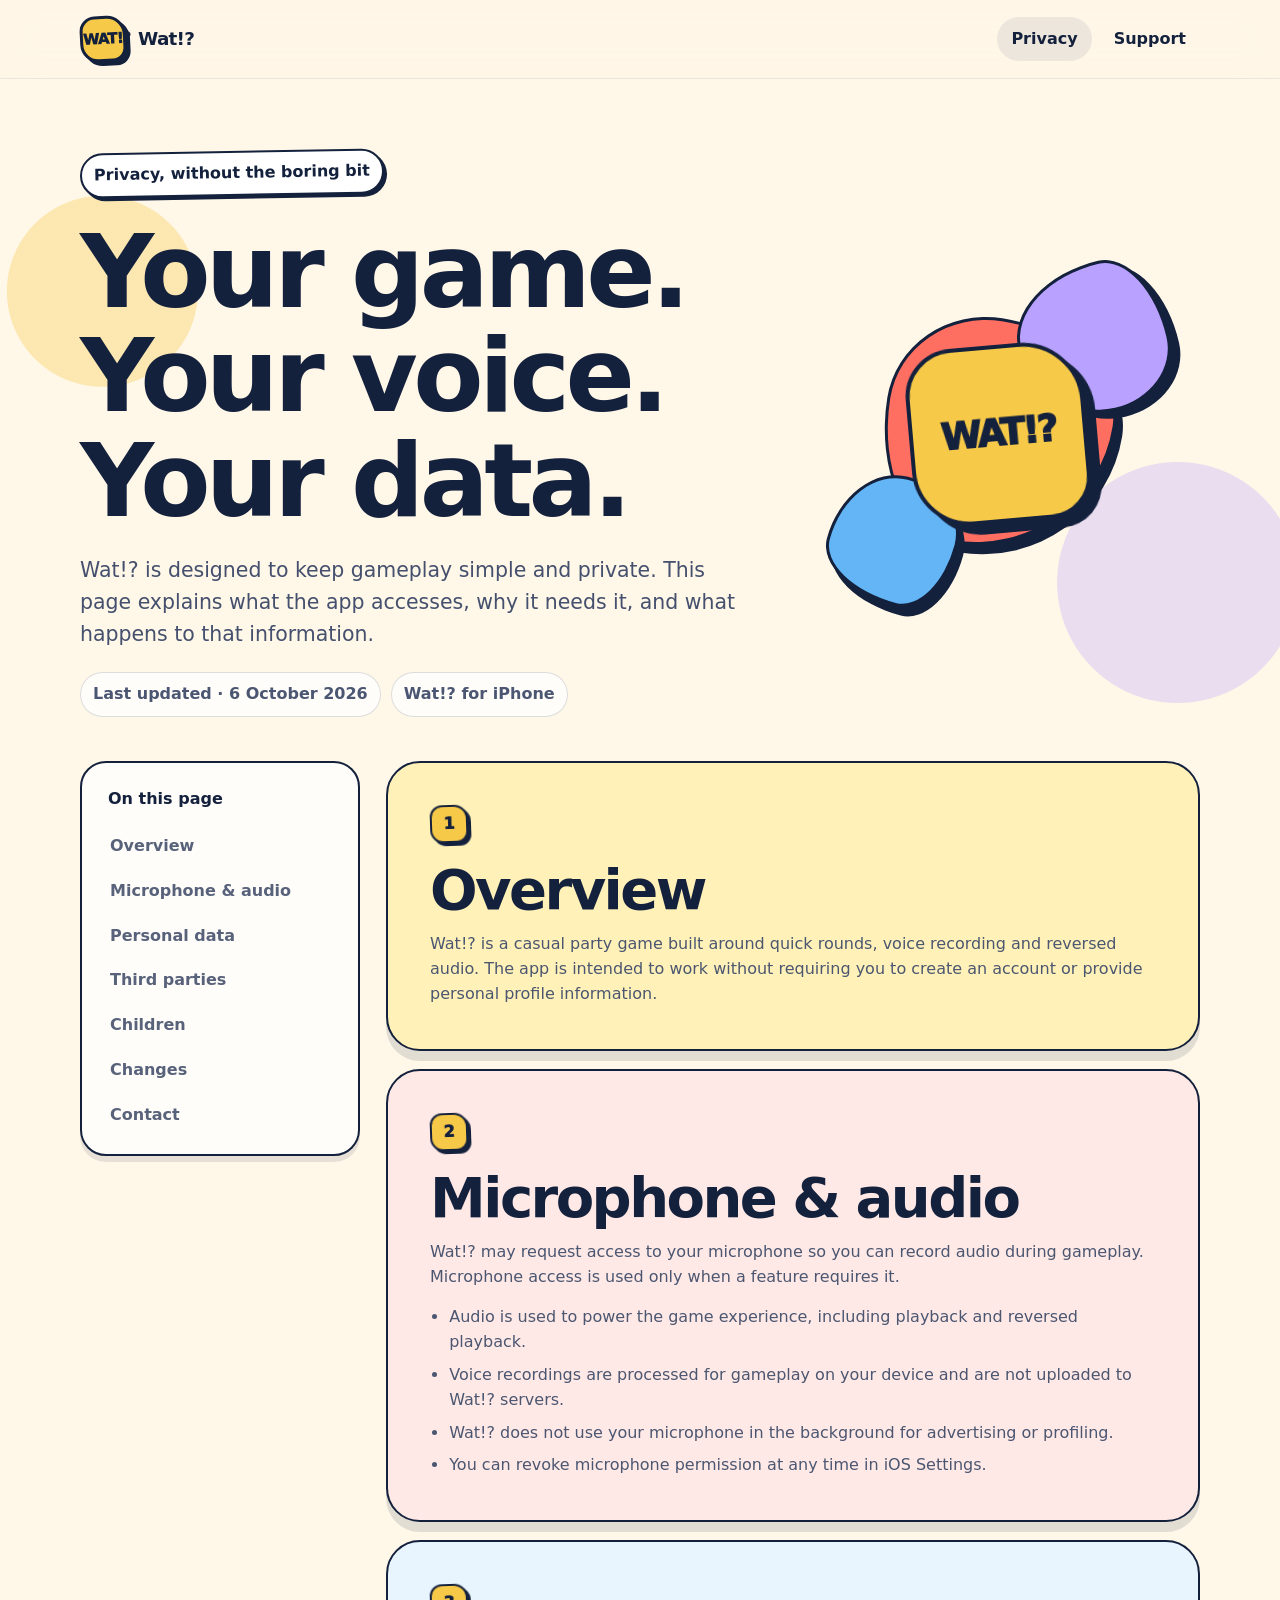
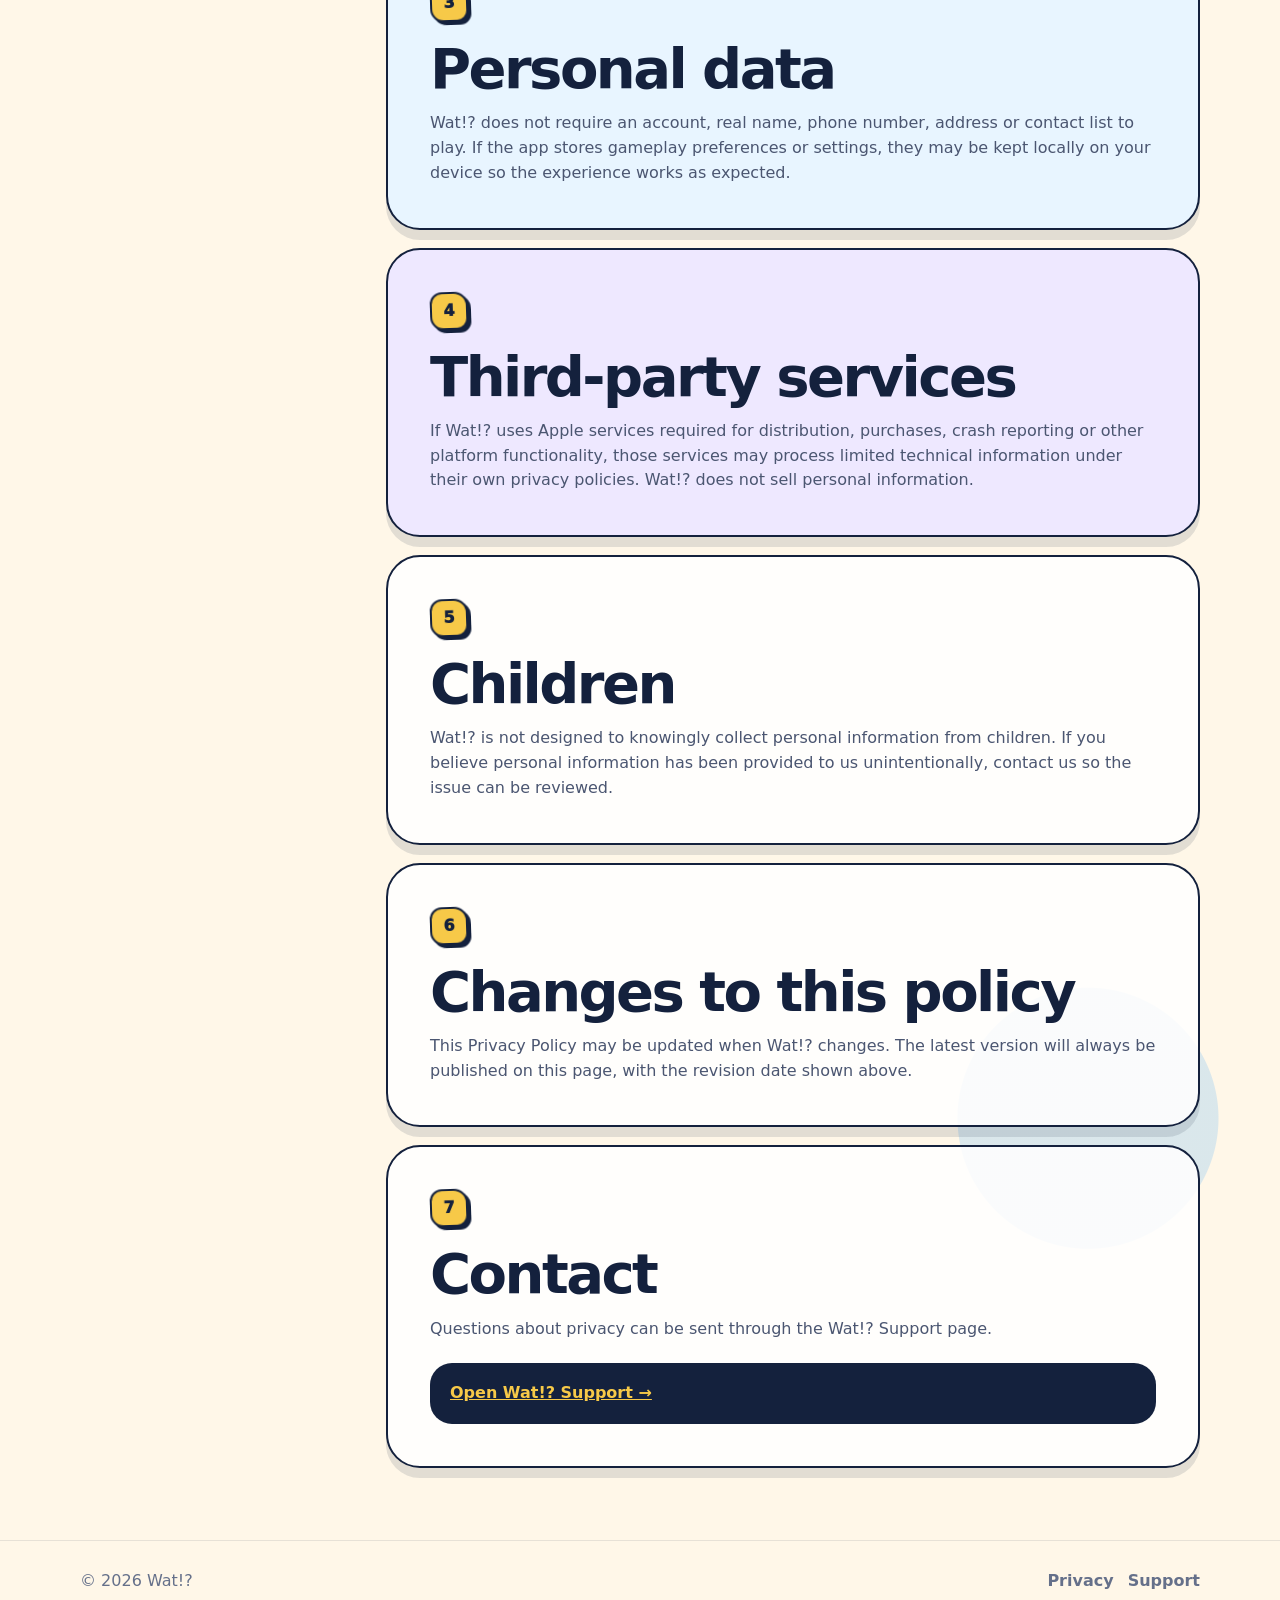
==== privacy/index.html @ d64d15b9 "Add files via upload" ====
<!doctype html>
<html lang="en">
<head>
  <meta charset="utf-8" />
  <meta name="viewport" content="width=device-width, initial-scale=1" />
  <meta name="theme-color" content="#fff7e8" />
  <meta name="description" content="Privacy Policy for Wat!?" />
  <title>Privacy Policy — Wat!?</title>
  <link rel="stylesheet" href="../assets/styles.css" />
</head>
<body>
  <header class="site-header">
    <div class="shell nav">
      <a class="brand" href="../">
        <span class="brand-mark">WAT!?</span>
        <span>Wat!?</span>
      </a>
      <nav class="nav-links" aria-label="Main navigation">
        <a href="../privacy/" aria-current="page">Privacy</a>
        <a href="../support/">Support</a>
      </nav>
    </div>
  </header>

  <main class="shell">
    <section class="hero">
      <div>
        <span class="kicker">Privacy, without the boring bit</span>
        <h1>Your game.<br>Your voice.<br>Your data.</h1>
        <p class="lead">Wat!? is designed to keep gameplay simple and private. This page explains what the app accesses, why it needs it, and what happens to that information.</p>
        <div class="meta-row">
          <span class="pill">Last updated · 6 October 2026</span>
          <span class="pill">Wat!? for iPhone</span>
        </div>
      </div>
      <div class="hero-art" aria-hidden="true">
        <div class="blob one"></div>
        <div class="blob two"></div>
        <div class="blob three"></div>
        <div class="hero-badge">WAT!?</div>
      </div>
    </section>

    <section class="main-grid">
      <aside class="toc" aria-label="On this page">
        <strong>On this page</strong>
        <a href="#overview">Overview</a>
        <a href="#microphone">Microphone & audio</a>
        <a href="#data">Personal data</a>
        <a href="#third-parties">Third parties</a>
        <a href="#children">Children</a>
        <a href="#changes">Changes</a>
        <a href="#contact">Contact</a>
      </aside>

      <div class="content">
        <article class="card accent-yellow" id="overview">
          <span class="number">1</span>
          <h2>Overview</h2>
          <p>Wat!? is a casual party game built around quick rounds, voice recording and reversed audio. The app is intended to work without requiring you to create an account or provide personal profile information.</p>
        </article>

        <article class="card accent-coral" id="microphone">
          <span class="number">2</span>
          <h2>Microphone & audio</h2>
          <p>Wat!? may request access to your microphone so you can record audio during gameplay. Microphone access is used only when a feature requires it.</p>
          <ul>
            <li>Audio is used to power the game experience, including playback and reversed playback.</li>
            <li>Voice recordings are processed for gameplay on your device and are not uploaded to Wat!? servers.</li>
            <li>Wat!? does not use your microphone in the background for advertising or profiling.</li>
            <li>You can revoke microphone permission at any time in iOS Settings.</li>
          </ul>
        </article>

        <article class="card accent-blue" id="data">
          <span class="number">3</span>
          <h2>Personal data</h2>
          <p>Wat!? does not require an account, real name, phone number, address or contact list to play. If the app stores gameplay preferences or settings, they may be kept locally on your device so the experience works as expected.</p>
        </article>

        <article class="card accent-lilac" id="third-parties">
          <span class="number">4</span>
          <h2>Third-party services</h2>
          <p>If Wat!? uses Apple services required for distribution, purchases, crash reporting or other platform functionality, those services may process limited technical information under their own privacy policies. Wat!? does not sell personal information.</p>
        </article>

        <article class="card" id="children">
          <span class="number">5</span>
          <h2>Children</h2>
          <p>Wat!? is not designed to knowingly collect personal information from children. If you believe personal information has been provided to us unintentionally, contact us so the issue can be reviewed.</p>
        </article>

        <article class="card" id="changes">
          <span class="number">6</span>
          <h2>Changes to this policy</h2>
          <p>This Privacy Policy may be updated when Wat!? changes. The latest version will always be published on this page, with the revision date shown above.</p>
        </article>

        <article class="card" id="contact">
          <span class="number">7</span>
          <h2>Contact</h2>
          <p>Questions about privacy can be sent through the Wat!? Support page.</p>
          <div class="notice"><a href="../support/">Open Wat!? Support →</a></div>
        </article>
      </div>
    </section>
  </main>

  <footer class="footer">
    <div class="shell footer-inner">
      <span>© 2026 Wat!?</span>
      <div class="footer-links">
        <a href="../privacy/">Privacy</a>
        <a href="../support/">Support</a>
      </div>
    </div>
  </footer>
</body>
</html>
---- assets/styles.css ----
:root {
  --ink: #14213d;
  --cream: #fff7e8;
  --cream-2: #fffdf7;
  --yellow: #f7c948;
  --coral: #ff6f61;
  --blue: #64b5f6;
  --lilac: #b9a1ff;
  --mint: #8bd3c7;
  --white: #ffffff;
  --muted: #65708a;
  --line: rgba(20, 33, 61, 0.14);
  --shadow: 0 10px 0 rgba(20, 33, 61, 0.12);
  --shadow-sm: 0 6px 0 rgba(20, 33, 61, 0.10);
  --radius-xl: 34px;
  --radius-lg: 26px;
  --radius-md: 18px;
  --max: 1120px;
}

* { box-sizing: border-box; }
html { scroll-behavior: smooth; }
body {
  margin: 0;
  font-family: -apple-system, BlinkMacSystemFont, "SF Pro Display", "SF Pro Text", Inter, ui-rounded, system-ui, sans-serif;
  color: var(--ink);
  background:
    radial-gradient(circle at 8% 9%, rgba(247, 201, 72, .34) 0 95px, transparent 96px),
    radial-gradient(circle at 92% 18%, rgba(185, 161, 255, .30) 0 120px, transparent 121px),
    radial-gradient(circle at 85% 84%, rgba(100, 181, 246, .24) 0 130px, transparent 131px),
    var(--cream);
  min-height: 100vh;
  line-height: 1.55;
}

a { color: inherit; }
button, input, textarea { font: inherit; }

.shell { width: min(calc(100% - 32px), var(--max)); margin: 0 auto; }

.site-header {
  position: sticky;
  top: 0;
  z-index: 20;
  backdrop-filter: blur(18px);
  background: rgba(255, 247, 232, .78);
  border-bottom: 1px solid rgba(20, 33, 61, .08);
}

.nav {
  min-height: 78px;
  display: flex;
  align-items: center;
  justify-content: space-between;
  gap: 20px;
}

.brand {
  display: inline-flex;
  align-items: center;
  gap: 12px;
  text-decoration: none;
  font-weight: 900;
  letter-spacing: -0.04em;
  font-size: 1.15rem;
}

.brand-mark {
  width: 46px;
  height: 46px;
  border: 3px solid var(--ink);
  border-radius: 15px 19px 14px 18px;
  background: var(--yellow);
  display: grid;
  place-items: center;
  transform: rotate(-3deg);
  box-shadow: 4px 4px 0 var(--ink);
  font-size: .92rem;
  font-weight: 950;
}

.nav-links { display: flex; gap: 8px; align-items: center; }
.nav-links a {
  text-decoration: none;
  font-weight: 780;
  padding: 10px 14px;
  border-radius: 999px;
}
.nav-links a:hover, .nav-links a[aria-current="page"] { background: rgba(20, 33, 61, .08); }

.hero {
  padding: 72px 0 44px;
  display: grid;
  grid-template-columns: 1.25fr .75fr;
  gap: 44px;
  align-items: center;
}

.kicker {
  display: inline-flex;
  gap: 8px;
  align-items: center;
  padding: 8px 12px;
  border: 2px solid var(--ink);
  border-radius: 999px;
  background: var(--white);
  font-weight: 850;
  box-shadow: 3px 3px 0 var(--ink);
  transform: rotate(-1deg);
}

h1, h2, h3 { line-height: 1.02; letter-spacing: -0.045em; margin: 0; }
h1 { font-size: clamp(3.2rem, 8vw, 7.4rem); max-width: 850px; margin-top: 24px; }
h2 { font-size: clamp(2rem, 5vw, 3.5rem); }
h3 { font-size: 1.35rem; }

.lead {
  font-size: clamp(1.08rem, 2vw, 1.28rem);
  max-width: 680px;
  color: #44506d;
  margin: 22px 0 0;
}

.hero-art {
  position: relative;
  min-height: 360px;
  display: grid;
  place-items: center;
}

.blob {
  position: absolute;
  border: 3px solid var(--ink);
  box-shadow: 8px 8px 0 var(--ink);
}
.blob.one { width: 230px; height: 230px; background: var(--coral); border-radius: 44% 56% 62% 38% / 42% 39% 61% 58%; transform: rotate(9deg); }
.blob.two { width: 150px; height: 150px; background: var(--lilac); border-radius: 65% 35% 46% 54% / 45% 60% 40% 55%; transform: translate(95px, -95px) rotate(-13deg); }
.blob.three { width: 128px; height: 128px; background: var(--blue); border-radius: 49% 51% 35% 65% / 63% 42% 58% 37%; transform: translate(-105px, 105px) rotate(15deg); }
.hero-badge {
  position: relative;
  z-index: 2;
  width: 178px;
  aspect-ratio: 1;
  display: grid;
  place-items: center;
  border: 4px solid var(--ink);
  background: var(--yellow);
  border-radius: 48px 62px 42px 58px;
  box-shadow: 10px 10px 0 var(--ink);
  transform: rotate(-5deg);
  font-size: 2.3rem;
  font-weight: 950;
  letter-spacing: -0.07em;
}

.meta-row { display: flex; flex-wrap: wrap; gap: 10px; margin-top: 22px; }
.pill {
  display: inline-flex;
  align-items: center;
  gap: 8px;
  padding: 9px 12px;
  background: rgba(255,255,255,.72);
  border: 1px solid var(--line);
  border-radius: 999px;
  font-weight: 700;
  color: #4a5672;
}

.main-grid {
  display: grid;
  grid-template-columns: 280px minmax(0, 1fr);
  gap: 26px;
  padding-bottom: 72px;
}

.toc {
  position: sticky;
  top: 104px;
  align-self: start;
  background: rgba(255,255,255,.72);
  border: 2px solid var(--ink);
  border-radius: var(--radius-lg);
  padding: 16px;
  box-shadow: var(--shadow-sm);
}
.toc strong { display: block; padding: 8px 10px 12px; }
.toc a {
  display: block;
  padding: 10px 12px;
  text-decoration: none;
  border-radius: 14px;
  font-weight: 720;
  color: #58627a;
}
.toc a:hover { background: var(--cream); color: var(--ink); }

.content { display: grid; gap: 18px; }
.card {
  background: rgba(255,255,255,.86);
  border: 2px solid var(--ink);
  border-radius: var(--radius-xl);
  padding: clamp(24px, 4vw, 42px);
  box-shadow: var(--shadow);
}
.card.accent-yellow { background: #fff1b7; }
.card.accent-lilac { background: #eee8ff; }
.card.accent-blue { background: #e8f5ff; }
.card.accent-coral { background: #ffe9e6; }
.card p { margin: 14px 0 0; color: #4b5671; }
.card ul { margin: 16px 0 0; padding-left: 1.2rem; color: #4b5671; }
.card li + li { margin-top: 8px; }

.number {
  display: inline-grid;
  place-items: center;
  width: 38px;
  height: 38px;
  border-radius: 12px 14px 11px 13px;
  background: var(--yellow);
  border: 2px solid var(--ink);
  box-shadow: 3px 3px 0 var(--ink);
  font-weight: 950;
  margin-bottom: 18px;
  transform: rotate(-2deg);
}

.notice {
  margin-top: 22px;
  background: var(--ink);
  color: white;
  border-radius: 22px;
  padding: 18px 20px;
  font-weight: 650;
}
.notice a { color: var(--yellow); }

.support-hero { padding-bottom: 28px; }
.support-grid {
  display: grid;
  grid-template-columns: repeat(2, minmax(0,1fr));
  gap: 18px;
  padding-bottom: 24px;
}
.action-card {
  min-height: 220px;
  display: flex;
  flex-direction: column;
  justify-content: space-between;
  text-decoration: none;
  transition: transform .18s ease, box-shadow .18s ease;
}
.action-card:hover { transform: translateY(-3px) rotate(-.3deg); box-shadow: 0 14px 0 rgba(20,33,61,.14); }
.icon-tile {
  width: 58px;
  height: 58px;
  display: grid;
  place-items: center;
  border-radius: 18px;
  border: 2px solid var(--ink);
  background: var(--white);
  box-shadow: 4px 4px 0 var(--ink);
  font-size: 1.5rem;
}
.arrow { font-size: 1.65rem; font-weight: 900; }

.faq { padding: 24px 0 72px; }
.faq-list { display: grid; gap: 12px; margin-top: 22px; }
.faq-item {
  border: 2px solid var(--ink);
  border-radius: 22px;
  background: rgba(255,255,255,.88);
  overflow: hidden;
  box-shadow: 0 5px 0 rgba(20,33,61,.10);
}
.faq-q {
  width: 100%;
  border: 0;
  background: transparent;
  text-align: left;
  padding: 19px 22px;
  display: flex;
  justify-content: space-between;
  gap: 14px;
  cursor: pointer;
  color: var(--ink);
  font-weight: 850;
}
.faq-q span:last-child { transition: transform .18s ease; }
.faq-item.open .faq-q span:last-child { transform: rotate(45deg); }
.faq-a { display: none; padding: 0 22px 20px; color: #4b5671; }
.faq-item.open .faq-a { display: block; }

.contact-box {
  margin: 24px 0 72px;
  display: grid;
  grid-template-columns: 1fr auto;
  gap: 24px;
  align-items: center;
  background: var(--ink);
  color: white;
  border: 3px solid var(--ink);
  border-radius: 32px;
  padding: clamp(26px, 5vw, 44px);
  box-shadow: 8px 8px 0 var(--yellow);
}
.contact-box p { color: #d8deeb; margin: 10px 0 0; }
.btn {
  display: inline-flex;
  align-items: center;
  justify-content: center;
  gap: 10px;
  min-height: 52px;
  padding: 0 20px;
  text-decoration: none;
  border-radius: 16px;
  background: var(--yellow);
  color: var(--ink);
  border: 2px solid var(--ink);
  box-shadow: 4px 4px 0 #fff;
  font-weight: 900;
  white-space: nowrap;
}
.btn:hover { transform: translateY(-1px); }

.footer {
  border-top: 1px solid rgba(20, 33, 61, .10);
  padding: 28px 0 42px;
  color: #65708a;
}
.footer-inner { display: flex; justify-content: space-between; gap: 18px; flex-wrap: wrap; }
.footer-links { display: flex; gap: 14px; flex-wrap: wrap; }
.footer a { text-decoration: none; font-weight: 760; }

@media (max-width: 860px) {
  .hero { grid-template-columns: 1fr; padding-top: 48px; }
  .hero-art { min-height: 280px; }
  .main-grid { grid-template-columns: 1fr; }
  .toc { position: static; }
  .support-grid { grid-template-columns: 1fr; }
  .contact-box { grid-template-columns: 1fr; }
}

@media (max-width: 620px) {
  .shell { width: min(calc(100% - 22px), var(--max)); }
  .nav { min-height: 68px; }
  .nav-links a { padding: 8px 10px; font-size: .92rem; }
  .brand span:last-child { display: none; }
  .hero { padding-top: 36px; gap: 20px; }
  .hero-art { min-height: 240px; transform: scale(.88); }
  h1 { font-size: clamp(3rem, 17vw, 5.2rem); }
  .card { border-radius: 26px; }
}

@media (prefers-reduced-motion: reduce) {
  * { scroll-behavior: auto !important; transition: none !important; }
}
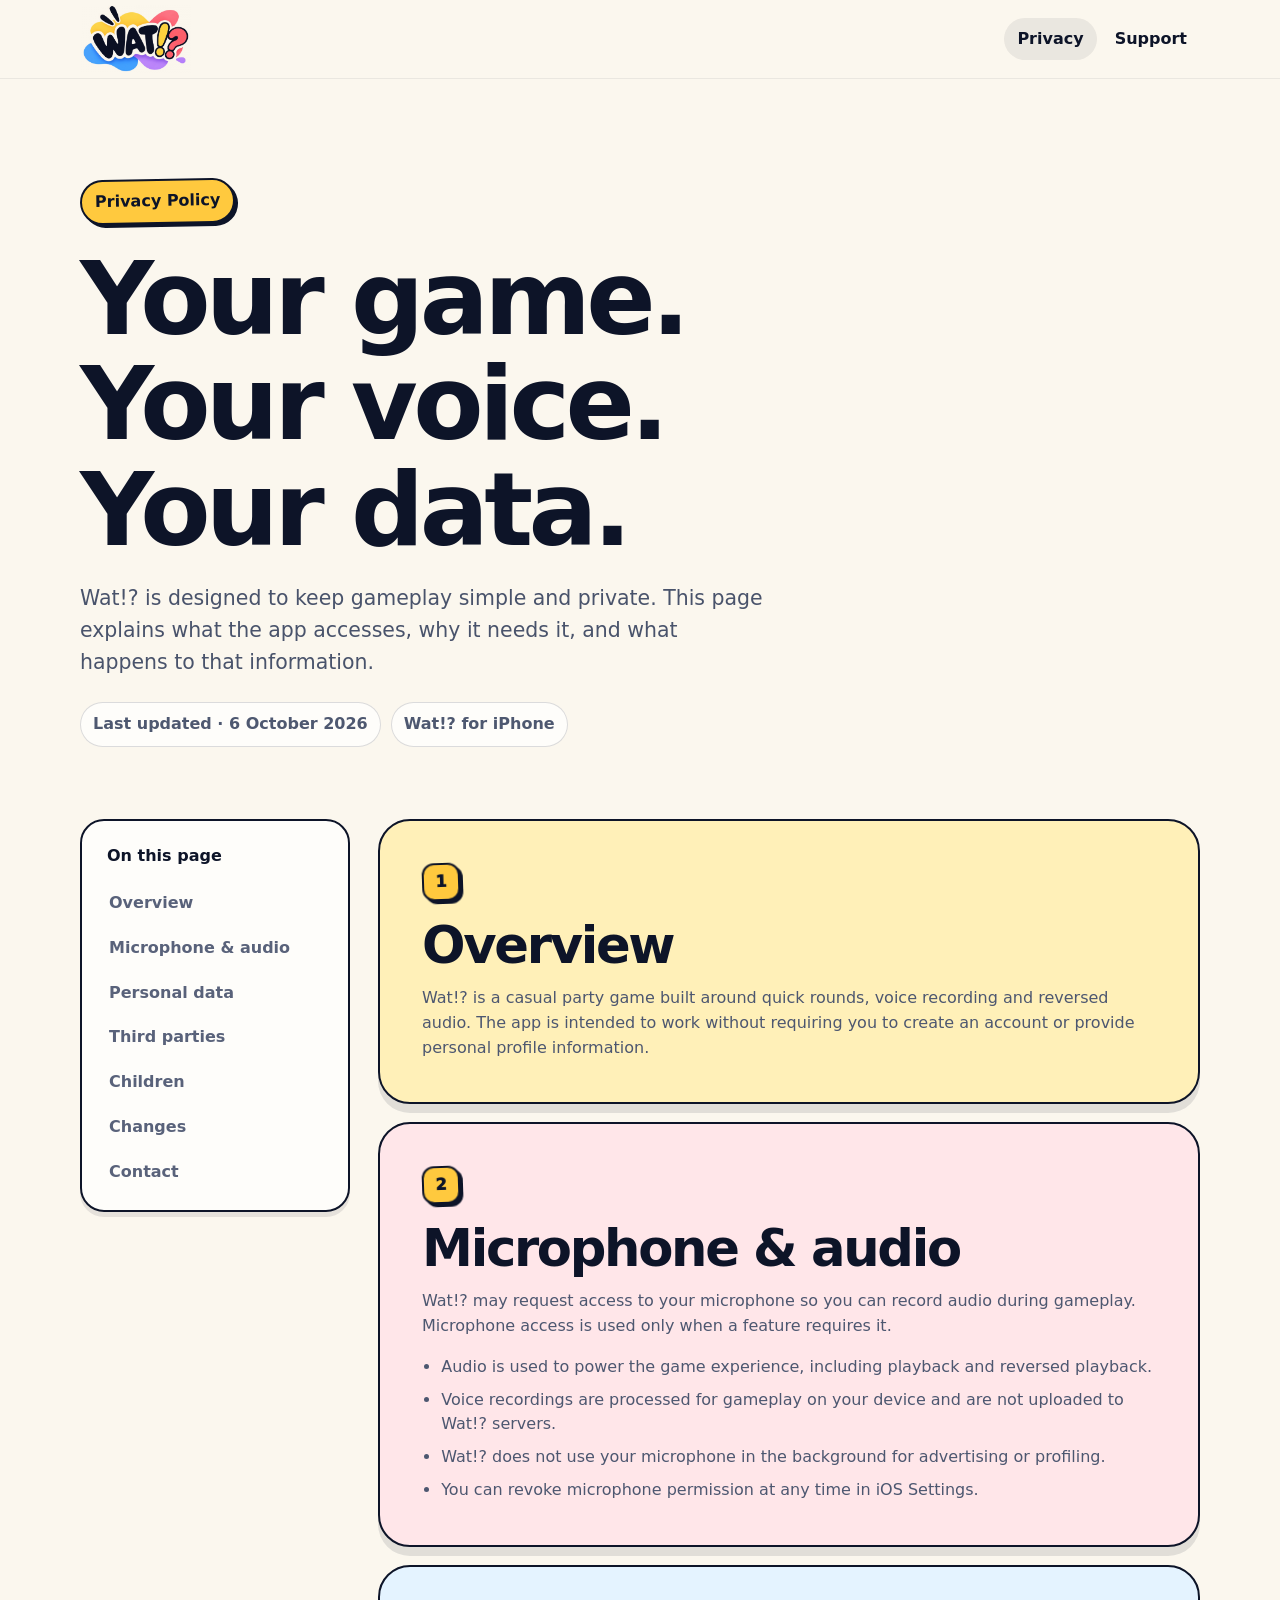
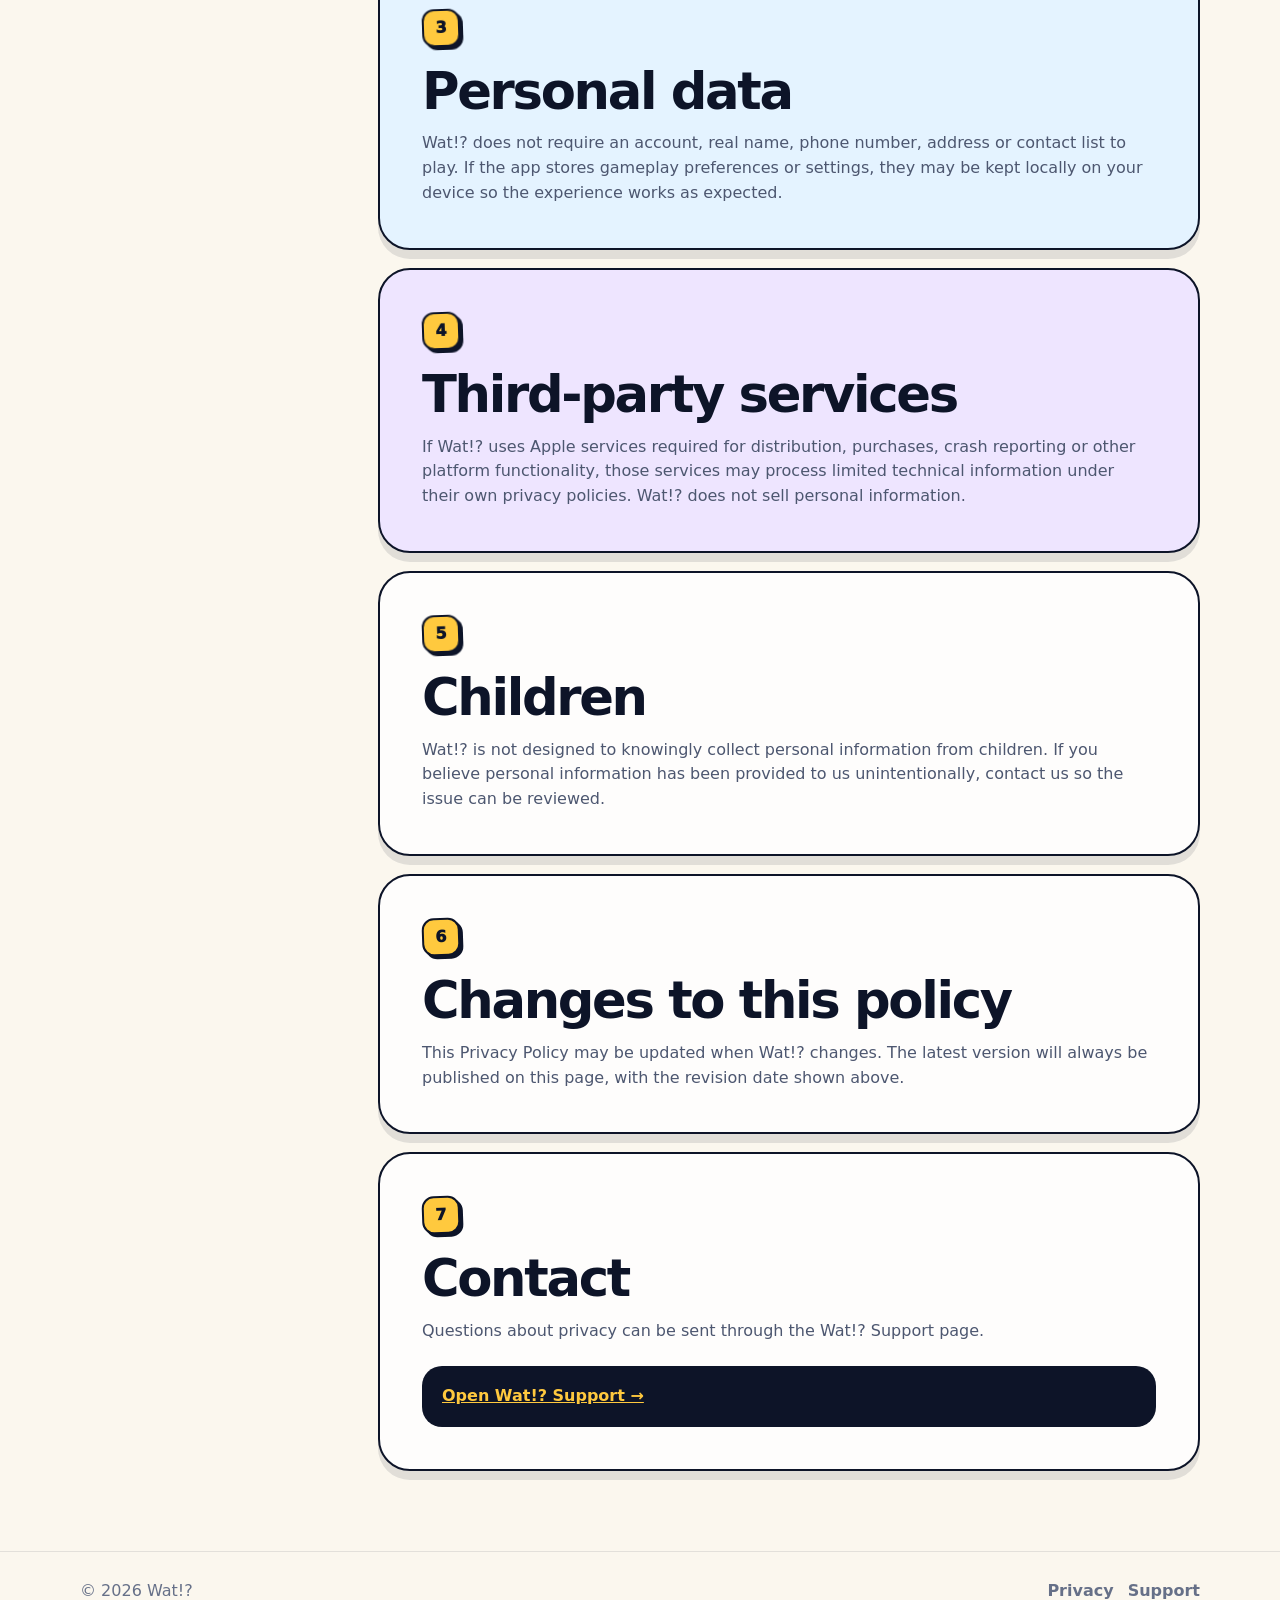
==== commit 830dce5c: "Add files via upload" ====
--- a/privacy/index.html
+++ b/privacy/index.html
@@ -3,7 +3,7 @@
 <head>
   <meta charset="utf-8" />
   <meta name="viewport" content="width=device-width, initial-scale=1" />
-  <meta name="theme-color" content="#fff7e8" />
+  <meta name="theme-color" content="#fbf7ee" />
   <meta name="description" content="Privacy Policy for Wat!?" />
   <title>Privacy Policy — Wat!?</title>
   <link rel="stylesheet" href="../assets/styles.css" />
@@ -11,10 +11,10 @@
 <body>
   <header class="site-header">
     <div class="shell nav">
-      <a class="brand" href="../">
-        <span class="brand-mark">WAT!?</span>
-        <span>Wat!?</span>
+      <a class="brand" href="../" aria-label="Wat!? home">
+        <img src="../assets/wat-logo.jpg" alt="Wat!?" />
       </a>
+
       <nav class="nav-links" aria-label="Main navigation">
         <a href="../privacy/" aria-current="page">Privacy</a>
         <a href="../support/">Support</a>
@@ -23,21 +23,13 @@
   </header>
 
   <main class="shell">
-    <section class="hero">
-      <div>
-        <span class="kicker">Privacy, without the boring bit</span>
-        <h1>Your game.<br>Your voice.<br>Your data.</h1>
-        <p class="lead">Wat!? is designed to keep gameplay simple and private. This page explains what the app accesses, why it needs it, and what happens to that information.</p>
-        <div class="meta-row">
-          <span class="pill">Last updated · 6 October 2026</span>
-          <span class="pill">Wat!? for iPhone</span>
-        </div>
-      </div>
-      <div class="hero-art" aria-hidden="true">
-        <div class="blob one"></div>
-        <div class="blob two"></div>
-        <div class="blob three"></div>
-        <div class="hero-badge">WAT!?</div>
+    <section class="page-hero">
+      <span class="eyebrow">Privacy Policy</span>
+      <h1>Your game.<br>Your voice.<br>Your data.</h1>
+      <p class="lead">Wat!? is designed to keep gameplay simple and private. This page explains what the app accesses, why it needs it, and what happens to that information.</p>
+      <div class="meta-row">
+        <span class="pill">Last updated · 6 October 2026</span>
+        <span class="pill">Wat!? for iPhone</span>
       </div>
     </section>
 
--- a/assets/styles.css
+++ b/assets/styles.css
@@ -1,50 +1,52 @@
 :root {
-  --ink: #14213d;
-  --cream: #fff7e8;
-  --cream-2: #fffdf7;
-  --yellow: #f7c948;
-  --coral: #ff6f61;
-  --blue: #64b5f6;
-  --lilac: #b9a1ff;
-  --mint: #8bd3c7;
+  --ink: #0d1428;
+  --cream: #fbf7ee;
+  --cream-soft: #fffaf2;
+  --yellow: #ffc93e;
+  --coral: #ff5f76;
+  --blue: #4ca3f7;
+  --lilac: #a96cf2;
   --white: #ffffff;
-  --muted: #65708a;
-  --line: rgba(20, 33, 61, 0.14);
-  --shadow: 0 10px 0 rgba(20, 33, 61, 0.12);
-  --shadow-sm: 0 6px 0 rgba(20, 33, 61, 0.10);
-  --radius-xl: 34px;
-  --radius-lg: 26px;
-  --radius-md: 18px;
+  --muted: #586178;
+  --line: rgba(13, 20, 40, .14);
+  --shadow: 0 9px 0 rgba(13, 20, 40, .11);
+  --shadow-sm: 0 5px 0 rgba(13, 20, 40, .09);
+  --radius-xl: 32px;
+  --radius-lg: 24px;
   --max: 1120px;
 }
 
 * { box-sizing: border-box; }
+
 html { scroll-behavior: smooth; }
+
 body {
   margin: 0;
-  font-family: -apple-system, BlinkMacSystemFont, "SF Pro Display", "SF Pro Text", Inter, ui-rounded, system-ui, sans-serif;
+  min-height: 100vh;
+  font-family: -apple-system, BlinkMacSystemFont, "SF Pro Display", "SF Pro Text", Inter, system-ui, sans-serif;
   color: var(--ink);
-  background:
-    radial-gradient(circle at 8% 9%, rgba(247, 201, 72, .34) 0 95px, transparent 96px),
-    radial-gradient(circle at 92% 18%, rgba(185, 161, 255, .30) 0 120px, transparent 121px),
-    radial-gradient(circle at 85% 84%, rgba(100, 181, 246, .24) 0 130px, transparent 131px),
-    var(--cream);
-  min-height: 100vh;
+  background: var(--cream);
   line-height: 1.55;
 }
 
 a { color: inherit; }
 button, input, textarea { font: inherit; }
-
-.shell { width: min(calc(100% - 32px), var(--max)); margin: 0 auto; }
-
+img { display: block; max-width: 100%; }
+
+.shell {
+  width: min(calc(100% - 36px), var(--max));
+  margin-inline: auto;
+}
+
+/* Header — only the REAL logo */
 .site-header {
   position: sticky;
   top: 0;
   z-index: 20;
+  background: rgba(251, 247, 238, .92);
   backdrop-filter: blur(18px);
-  background: rgba(255, 247, 232, .78);
-  border-bottom: 1px solid rgba(20, 33, 61, .08);
+  -webkit-backdrop-filter: blur(18px);
+  border-bottom: 1px solid rgba(13, 20, 40, .07);
 }
 
 .nav {
@@ -52,125 +54,179 @@
   display: flex;
   align-items: center;
   justify-content: space-between;
-  gap: 20px;
+  gap: 22px;
 }
 
 .brand {
+  display: block;
+  width: 112px;
+  text-decoration: none;
+}
+
+.brand img {
+  width: 100%;
+  height: 68px;
+  object-fit: cover;
+  object-position: center;
+}
+
+.nav-links {
+  display: flex;
+  align-items: center;
+  gap: 5px;
+}
+
+.nav-links a {
+  text-decoration: none;
+  font-weight: 800;
+  padding: 9px 13px;
+  border-radius: 999px;
+}
+
+.nav-links a:hover,
+.nav-links a[aria-current="page"] {
+  background: rgba(13, 20, 40, .07);
+}
+
+/* Home */
+.home-hero {
+  min-height: calc(100vh - 160px);
+  padding: clamp(42px, 8vw, 92px) 0 70px;
+  display: grid;
+  place-items: center;
+  text-align: center;
+}
+
+.home-logo {
+  width: min(780px, 94vw);
+  margin-inline: auto;
+}
+
+.home-logo img {
+  width: 100%;
+  border-radius: 0;
+  mix-blend-mode: normal;
+}
+
+.home-copy {
+  margin-top: -30px;
+  display: grid;
+  justify-items: center;
+}
+
+.kicker,
+.eyebrow {
   display: inline-flex;
   align-items: center;
-  gap: 12px;
-  text-decoration: none;
-  font-weight: 900;
-  letter-spacing: -0.04em;
-  font-size: 1.15rem;
-}
-
-.brand-mark {
-  width: 46px;
-  height: 46px;
-  border: 3px solid var(--ink);
-  border-radius: 15px 19px 14px 18px;
-  background: var(--yellow);
-  display: grid;
-  place-items: center;
-  transform: rotate(-3deg);
-  box-shadow: 4px 4px 0 var(--ink);
-  font-size: .92rem;
-  font-weight: 950;
-}
-
-.nav-links { display: flex; gap: 8px; align-items: center; }
-.nav-links a {
-  text-decoration: none;
-  font-weight: 780;
-  padding: 10px 14px;
-  border-radius: 999px;
-}
-.nav-links a:hover, .nav-links a[aria-current="page"] { background: rgba(20, 33, 61, .08); }
-
-.hero {
-  padding: 72px 0 44px;
-  display: grid;
-  grid-template-columns: 1.25fr .75fr;
-  gap: 44px;
-  align-items: center;
-}
-
-.kicker {
-  display: inline-flex;
-  gap: 8px;
-  align-items: center;
-  padding: 8px 12px;
+  width: fit-content;
+  padding: 8px 13px;
   border: 2px solid var(--ink);
   border-radius: 999px;
   background: var(--white);
-  font-weight: 850;
+  font-weight: 900;
   box-shadow: 3px 3px 0 var(--ink);
   transform: rotate(-1deg);
 }
 
-h1, h2, h3 { line-height: 1.02; letter-spacing: -0.045em; margin: 0; }
-h1 { font-size: clamp(3.2rem, 8vw, 7.4rem); max-width: 850px; margin-top: 24px; }
-h2 { font-size: clamp(2rem, 5vw, 3.5rem); }
-h3 { font-size: 1.35rem; }
+.eyebrow {
+  background: var(--yellow);
+}
+
+.eyebrow.small {
+  font-size: .85rem;
+}
 
 .lead {
   font-size: clamp(1.08rem, 2vw, 1.28rem);
-  max-width: 680px;
-  color: #44506d;
-  margin: 22px 0 0;
-}
-
-.hero-art {
-  position: relative;
-  min-height: 360px;
-  display: grid;
-  place-items: center;
-}
-
-.blob {
-  position: absolute;
-  border: 3px solid var(--ink);
-  box-shadow: 8px 8px 0 var(--ink);
-}
-.blob.one { width: 230px; height: 230px; background: var(--coral); border-radius: 44% 56% 62% 38% / 42% 39% 61% 58%; transform: rotate(9deg); }
-.blob.two { width: 150px; height: 150px; background: var(--lilac); border-radius: 65% 35% 46% 54% / 45% 60% 40% 55%; transform: translate(95px, -95px) rotate(-13deg); }
-.blob.three { width: 128px; height: 128px; background: var(--blue); border-radius: 49% 51% 35% 65% / 63% 42% 58% 37%; transform: translate(-105px, 105px) rotate(15deg); }
-.hero-badge {
-  position: relative;
-  z-index: 2;
-  width: 178px;
-  aspect-ratio: 1;
-  display: grid;
-  place-items: center;
-  border: 4px solid var(--ink);
+  max-width: 690px;
+  color: #49536b;
+  margin: 21px 0 0;
+}
+
+.home-actions,
+.meta-row {
+  display: flex;
+  flex-wrap: wrap;
+  justify-content: center;
+  gap: 10px;
+  margin-top: 24px;
+}
+
+.btn {
+  min-height: 50px;
+  padding: 0 20px;
+  border-radius: 16px;
+  display: inline-flex;
+  align-items: center;
+  justify-content: center;
+  text-decoration: none;
+  font-weight: 900;
+  border: 2px solid var(--ink);
+  transition: transform .16s ease, box-shadow .16s ease;
+}
+
+.btn:hover {
+  transform: translateY(-2px);
+}
+
+.btn.primary {
   background: var(--yellow);
-  border-radius: 48px 62px 42px 58px;
-  box-shadow: 10px 10px 0 var(--ink);
-  transform: rotate(-5deg);
-  font-size: 2.3rem;
-  font-weight: 950;
-  letter-spacing: -0.07em;
-}
-
-.meta-row { display: flex; flex-wrap: wrap; gap: 10px; margin-top: 22px; }
+  color: var(--ink);
+  box-shadow: 4px 4px 0 var(--ink);
+}
+
+.btn.secondary {
+  background: var(--white);
+  color: var(--ink);
+  box-shadow: 4px 4px 0 rgba(13,20,40,.18);
+}
+
+/* Inner page hero — no fake logo illustration */
+.page-hero {
+  max-width: 880px;
+  padding: clamp(58px, 8vw, 100px) 0 clamp(42px, 6vw, 72px);
+}
+
+h1, h2, h3 {
+  margin: 0;
+  line-height: 1.03;
+  letter-spacing: -.045em;
+}
+
+h1 {
+  margin-top: 22px;
+  font-size: clamp(3.1rem, 8vw, 7rem);
+}
+
+h2 {
+  font-size: clamp(2rem, 4vw, 3.25rem);
+}
+
+h3 {
+  font-size: 1.35rem;
+}
+
+.meta-row {
+  justify-content: flex-start;
+}
+
 .pill {
   display: inline-flex;
   align-items: center;
-  gap: 8px;
   padding: 9px 12px;
-  background: rgba(255,255,255,.72);
+  background: rgba(255,255,255,.68);
   border: 1px solid var(--line);
   border-radius: 999px;
-  font-weight: 700;
-  color: #4a5672;
-}
-
+  font-weight: 720;
+  color: #4e5870;
+}
+
+/* Privacy */
 .main-grid {
   display: grid;
-  grid-template-columns: 280px minmax(0, 1fr);
-  gap: 26px;
-  padding-bottom: 72px;
+  grid-template-columns: 270px minmax(0, 1fr);
+  gap: 28px;
+  padding-bottom: 80px;
 }
 
 .toc {
@@ -180,67 +236,97 @@
   background: rgba(255,255,255,.72);
   border: 2px solid var(--ink);
   border-radius: var(--radius-lg);
-  padding: 16px;
+  padding: 15px;
   box-shadow: var(--shadow-sm);
 }
-.toc strong { display: block; padding: 8px 10px 12px; }
+
+.toc strong {
+  display: block;
+  padding: 8px 10px 12px;
+}
+
 .toc a {
   display: block;
   padding: 10px 12px;
-  text-decoration: none;
-  border-radius: 14px;
-  font-weight: 720;
-  color: #58627a;
-}
-.toc a:hover { background: var(--cream); color: var(--ink); }
-
-.content { display: grid; gap: 18px; }
+  border-radius: 13px;
+  text-decoration: none;
+  font-weight: 740;
+  color: #59627a;
+}
+
+.toc a:hover {
+  background: rgba(13,20,40,.06);
+  color: var(--ink);
+}
+
+.content {
+  display: grid;
+  gap: 18px;
+}
+
 .card {
-  background: rgba(255,255,255,.86);
+  background: rgba(255,255,255,.82);
   border: 2px solid var(--ink);
   border-radius: var(--radius-xl);
   padding: clamp(24px, 4vw, 42px);
   box-shadow: var(--shadow);
 }
-.card.accent-yellow { background: #fff1b7; }
-.card.accent-lilac { background: #eee8ff; }
-.card.accent-blue { background: #e8f5ff; }
-.card.accent-coral { background: #ffe9e6; }
-.card p { margin: 14px 0 0; color: #4b5671; }
-.card ul { margin: 16px 0 0; padding-left: 1.2rem; color: #4b5671; }
-.card li + li { margin-top: 8px; }
+
+.card.accent-yellow { background: #fff0b8; }
+.card.accent-coral { background: #ffe6e9; }
+.card.accent-blue { background: #e4f3ff; }
+.card.accent-lilac { background: #eee5ff; }
+
+.card p {
+  margin: 14px 0 0;
+  color: #4d5770;
+}
+
+.card ul {
+  margin: 16px 0 0;
+  padding-left: 1.2rem;
+  color: #4d5770;
+}
+
+.card li + li {
+  margin-top: 8px;
+}
 
 .number {
+  width: 38px;
+  height: 38px;
   display: inline-grid;
   place-items: center;
-  width: 38px;
-  height: 38px;
-  border-radius: 12px 14px 11px 13px;
+  margin-bottom: 18px;
+  border: 2px solid var(--ink);
+  border-radius: 12px;
   background: var(--yellow);
-  border: 2px solid var(--ink);
   box-shadow: 3px 3px 0 var(--ink);
   font-weight: 950;
-  margin-bottom: 18px;
   transform: rotate(-2deg);
 }
 
 .notice {
   margin-top: 22px;
+  padding: 18px 20px;
+  border-radius: 20px;
   background: var(--ink);
-  color: white;
-  border-radius: 22px;
-  padding: 18px 20px;
-  font-weight: 650;
-}
-.notice a { color: var(--yellow); }
-
-.support-hero { padding-bottom: 28px; }
+  color: var(--white);
+  font-weight: 700;
+}
+
+.notice a {
+  color: var(--yellow);
+}
+
+/* Support */
 .support-grid {
   display: grid;
   grid-template-columns: repeat(2, minmax(0,1fr));
   gap: 18px;
-  padding-bottom: 24px;
-}
+  padding-bottom: 20px;
+}
+
 .action-card {
   min-height: 220px;
   display: flex;
@@ -249,29 +335,52 @@
   text-decoration: none;
   transition: transform .18s ease, box-shadow .18s ease;
 }
-.action-card:hover { transform: translateY(-3px) rotate(-.3deg); box-shadow: 0 14px 0 rgba(20,33,61,.14); }
+
+.action-card:hover {
+  transform: translateY(-3px);
+  box-shadow: 0 13px 0 rgba(13,20,40,.13);
+}
+
 .icon-tile {
   width: 58px;
   height: 58px;
   display: grid;
   place-items: center;
+  border: 2px solid var(--ink);
   border-radius: 18px;
-  border: 2px solid var(--ink);
   background: var(--white);
   box-shadow: 4px 4px 0 var(--ink);
-  font-size: 1.5rem;
-}
-.arrow { font-size: 1.65rem; font-weight: 900; }
-
-.faq { padding: 24px 0 72px; }
-.faq-list { display: grid; gap: 12px; margin-top: 22px; }
+  font-size: 1.45rem;
+  font-weight: 950;
+}
+
+.arrow {
+  font-size: 1.65rem;
+  font-weight: 950;
+}
+
+.faq {
+  padding: 34px 0 74px;
+}
+
+.section-title {
+  margin-top: 18px;
+}
+
+.faq-list {
+  display: grid;
+  gap: 12px;
+  margin-top: 22px;
+}
+
 .faq-item {
+  overflow: hidden;
   border: 2px solid var(--ink);
   border-radius: 22px;
-  background: rgba(255,255,255,.88);
-  overflow: hidden;
-  box-shadow: 0 5px 0 rgba(20,33,61,.10);
-}
+  background: rgba(255,255,255,.82);
+  box-shadow: 0 5px 0 rgba(13,20,40,.09);
+}
+
 .faq-q {
   width: 100%;
   border: 0;
@@ -283,71 +392,88 @@
   gap: 14px;
   cursor: pointer;
   color: var(--ink);
-  font-weight: 850;
-}
-.faq-q span:last-child { transition: transform .18s ease; }
-.faq-item.open .faq-q span:last-child { transform: rotate(45deg); }
-.faq-a { display: none; padding: 0 22px 20px; color: #4b5671; }
-.faq-item.open .faq-a { display: block; }
+  font-weight: 860;
+}
+
+.faq-q span:last-child {
+  transition: transform .18s ease;
+}
+
+.faq-item.open .faq-q span:last-child {
+  transform: rotate(45deg);
+}
+
+.faq-a {
+  display: none;
+  padding: 0 22px 20px;
+  color: #4d5770;
+}
+
+.faq-item.open .faq-a {
+  display: block;
+}
 
 .contact-box {
-  margin: 24px 0 72px;
+  margin: 0 0 80px;
+  padding: clamp(26px, 5vw, 44px);
   display: grid;
   grid-template-columns: 1fr auto;
   gap: 24px;
   align-items: center;
+  border-radius: 30px;
   background: var(--ink);
-  color: white;
-  border: 3px solid var(--ink);
-  border-radius: 32px;
-  padding: clamp(26px, 5vw, 44px);
+  color: var(--white);
   box-shadow: 8px 8px 0 var(--yellow);
 }
-.contact-box p { color: #d8deeb; margin: 10px 0 0; }
-.btn {
-  display: inline-flex;
-  align-items: center;
-  justify-content: center;
-  gap: 10px;
-  min-height: 52px;
-  padding: 0 20px;
-  text-decoration: none;
-  border-radius: 16px;
-  background: var(--yellow);
-  color: var(--ink);
-  border: 2px solid var(--ink);
-  box-shadow: 4px 4px 0 #fff;
-  font-weight: 900;
-  white-space: nowrap;
-}
-.btn:hover { transform: translateY(-1px); }
-
+
+.contact-box p {
+  margin: 10px 0 0;
+  color: #d9deea;
+}
+
+/* Footer */
 .footer {
-  border-top: 1px solid rgba(20, 33, 61, .10);
-  padding: 28px 0 42px;
-  color: #65708a;
-}
-.footer-inner { display: flex; justify-content: space-between; gap: 18px; flex-wrap: wrap; }
-.footer-links { display: flex; gap: 14px; flex-wrap: wrap; }
-.footer a { text-decoration: none; font-weight: 760; }
+  border-top: 1px solid rgba(13,20,40,.10);
+  padding: 27px 0 40px;
+  color: #667088;
+}
+
+.footer-inner {
+  display: flex;
+  justify-content: space-between;
+  gap: 18px;
+  flex-wrap: wrap;
+}
+
+.footer-links {
+  display: flex;
+  gap: 14px;
+}
+
+.footer a {
+  text-decoration: none;
+  font-weight: 760;
+}
 
 @media (max-width: 860px) {
-  .hero { grid-template-columns: 1fr; padding-top: 48px; }
-  .hero-art { min-height: 280px; }
   .main-grid { grid-template-columns: 1fr; }
   .toc { position: static; }
   .support-grid { grid-template-columns: 1fr; }
   .contact-box { grid-template-columns: 1fr; }
+  .home-copy { margin-top: -12px; }
 }
 
 @media (max-width: 620px) {
   .shell { width: min(calc(100% - 22px), var(--max)); }
-  .nav { min-height: 68px; }
-  .nav-links a { padding: 8px 10px; font-size: .92rem; }
-  .brand span:last-child { display: none; }
-  .hero { padding-top: 36px; gap: 20px; }
-  .hero-art { min-height: 240px; transform: scale(.88); }
-  h1 { font-size: clamp(3rem, 17vw, 5.2rem); }
+  .nav { min-height: 66px; }
+  .brand { width: 86px; }
+  .brand img { height: 54px; }
+  .nav-links a { padding: 8px 9px; font-size: .91rem; }
+  .home-hero { min-height: auto; padding-top: 50px; }
+  .home-logo { width: min(590px, 108vw); }
+  .home-copy { margin-top: -4px; }
+  .page-hero { padding-top: 50px; }
+  h1 { font-size: clamp(3rem, 16vw, 5.3rem); }
   .card { border-radius: 26px; }
 }
 
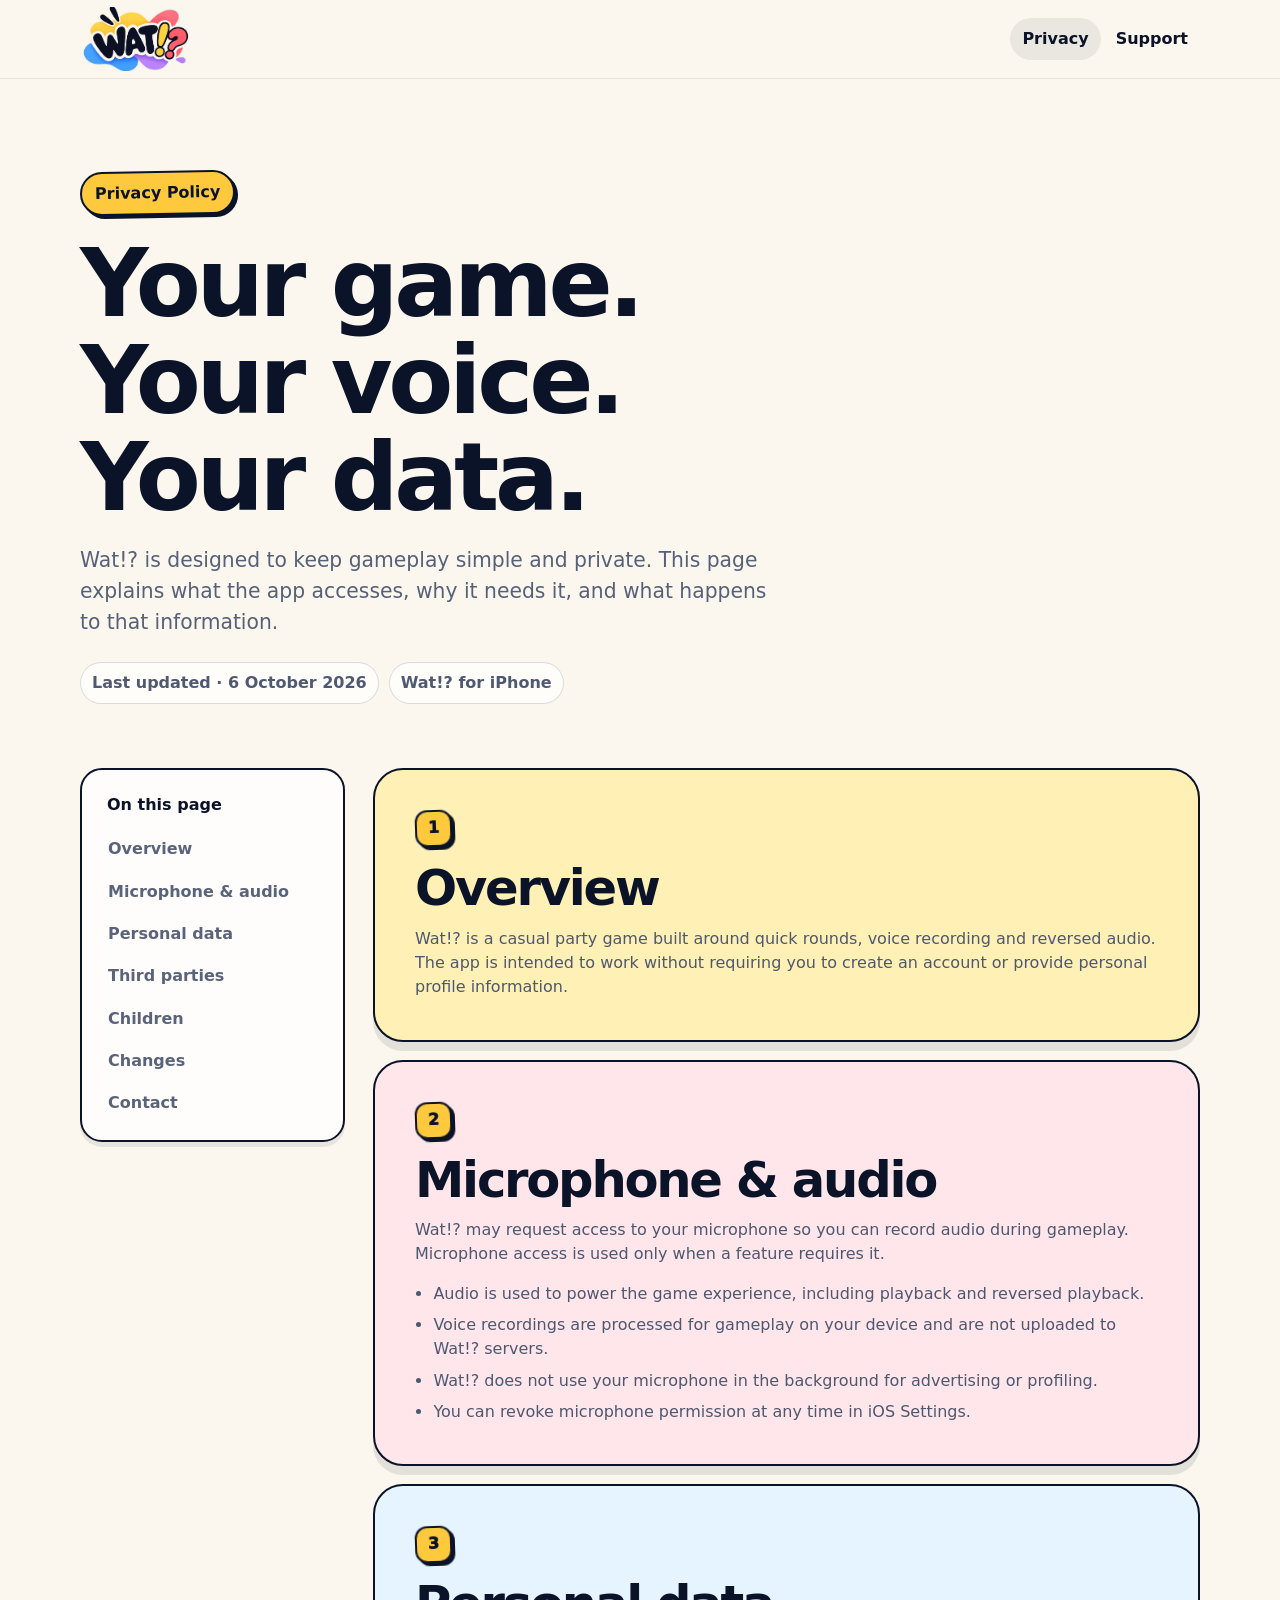
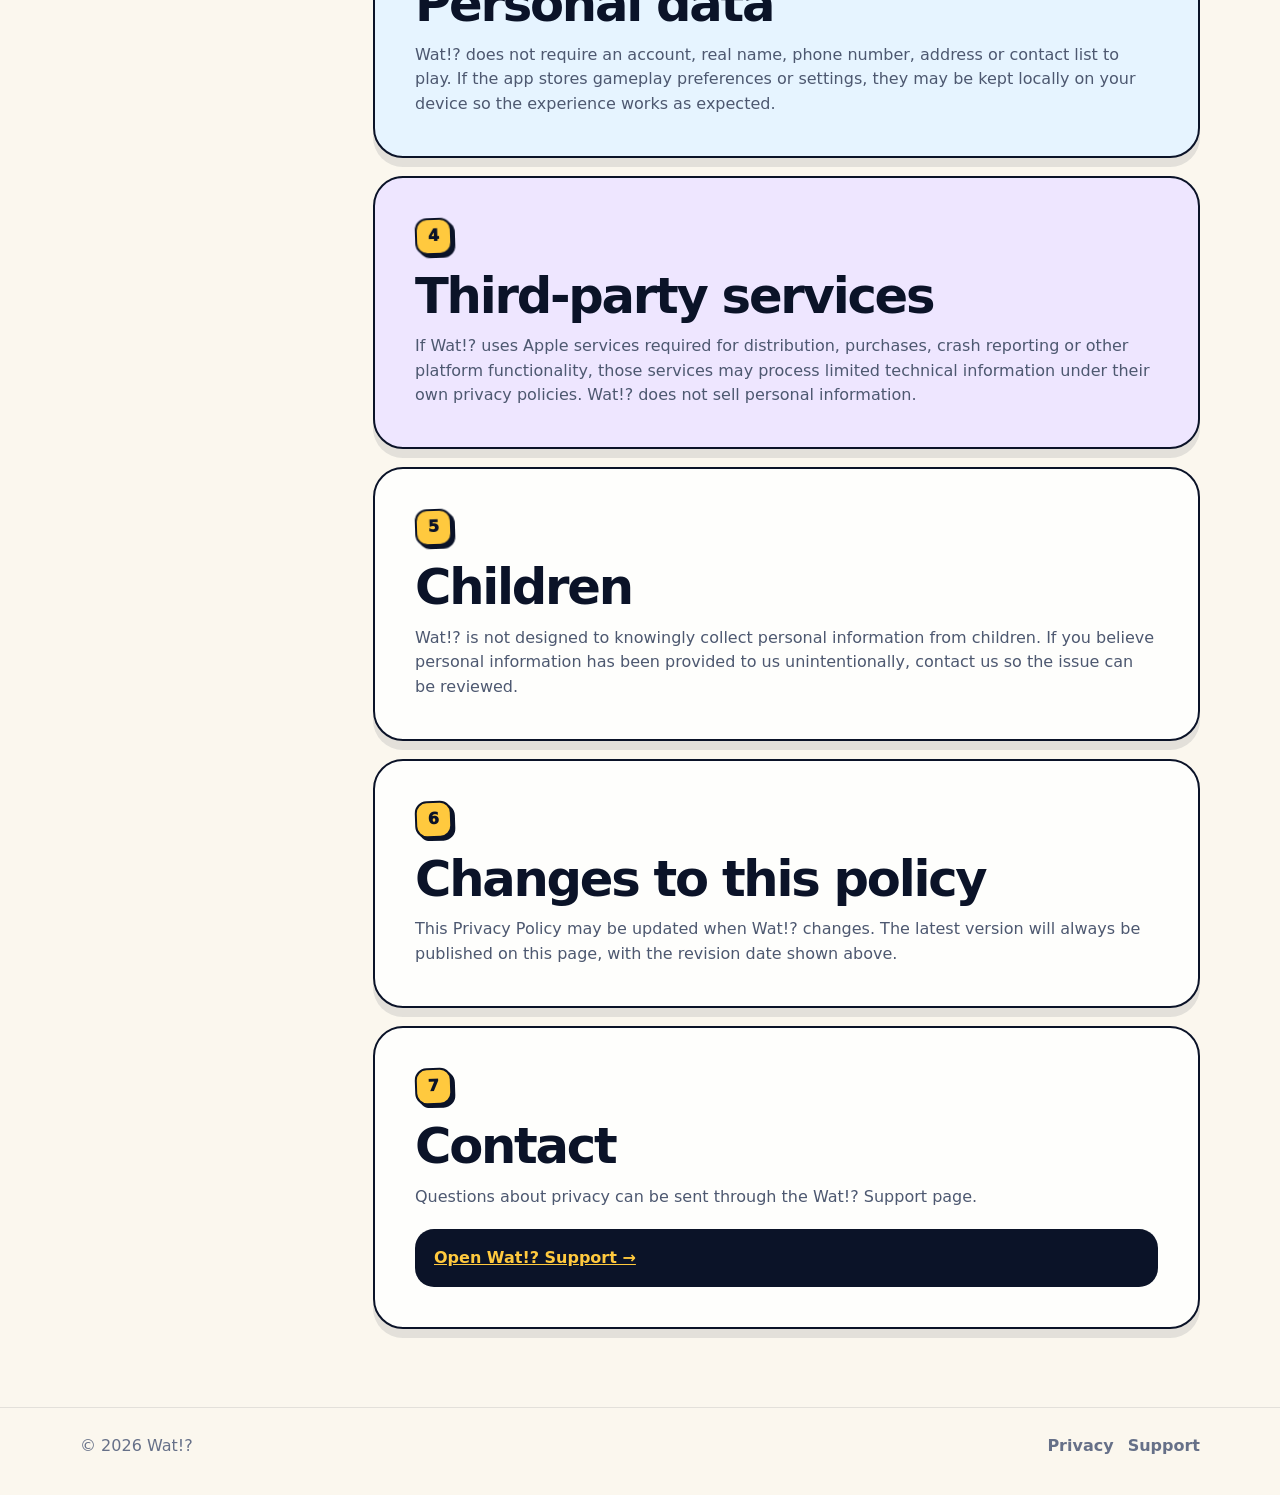
==== commit 0aba0b4f: "Add files via upload" ====
--- a/privacy/index.html
+++ b/privacy/index.html
@@ -2,7 +2,7 @@
 <html lang="en">
 <head>
   <meta charset="utf-8" />
-  <meta name="viewport" content="width=device-width, initial-scale=1" />
+  <meta name="viewport" content="width=device-width, initial-scale=1, viewport-fit=cover" />
   <meta name="theme-color" content="#fbf7ee" />
   <meta name="description" content="Privacy Policy for Wat!?" />
   <title>Privacy Policy — Wat!?</title>
@@ -14,7 +14,6 @@
       <a class="brand" href="../" aria-label="Wat!? home">
         <img src="../assets/wat-logo.jpg" alt="Wat!?" />
       </a>
-
       <nav class="nav-links" aria-label="Main navigation">
         <a href="../privacy/" aria-current="page">Privacy</a>
         <a href="../support/">Support</a>
--- a/assets/styles.css
+++ b/assets/styles.css
@@ -1,52 +1,51 @@
+
 :root {
-  --ink: #0d1428;
+  --ink: #0b1328;
   --cream: #fbf7ee;
-  --cream-soft: #fffaf2;
+  --paper: #fffdf8;
   --yellow: #ffc93e;
-  --coral: #ff5f76;
-  --blue: #4ca3f7;
-  --lilac: #a96cf2;
+  --coral: #ff667d;
+  --blue: #4ea4f5;
+  --lilac: #ab78f3;
   --white: #ffffff;
-  --muted: #586178;
-  --line: rgba(13, 20, 40, .14);
-  --shadow: 0 9px 0 rgba(13, 20, 40, .11);
-  --shadow-sm: 0 5px 0 rgba(13, 20, 40, .09);
-  --radius-xl: 32px;
-  --radius-lg: 24px;
+  --muted: #566178;
+  --line: rgba(11, 19, 40, .14);
+  --shadow: 0 9px 0 rgba(11, 19, 40, .10);
+  --shadow-sm: 0 5px 0 rgba(11, 19, 40, .08);
+  --radius-xl: 30px;
+  --radius-lg: 22px;
   --max: 1120px;
 }
 
 * { box-sizing: border-box; }
-
-html { scroll-behavior: smooth; }
-
+html { scroll-behavior: smooth; -webkit-text-size-adjust: 100%; }
 body {
   margin: 0;
   min-height: 100vh;
   font-family: -apple-system, BlinkMacSystemFont, "SF Pro Display", "SF Pro Text", Inter, system-ui, sans-serif;
   color: var(--ink);
   background: var(--cream);
-  line-height: 1.55;
-}
-
+  line-height: 1.52;
+  overflow-x: hidden;
+}
+img { display: block; max-width: 100%; }
 a { color: inherit; }
-button, input, textarea { font: inherit; }
-img { display: block; max-width: 100%; }
+button { font: inherit; }
 
 .shell {
   width: min(calc(100% - 36px), var(--max));
   margin-inline: auto;
 }
 
-/* Header — only the REAL logo */
+/* ---------- Header ---------- */
 .site-header {
   position: sticky;
   top: 0;
-  z-index: 20;
+  z-index: 50;
   background: rgba(251, 247, 238, .92);
   backdrop-filter: blur(18px);
   -webkit-backdrop-filter: blur(18px);
-  border-bottom: 1px solid rgba(13, 20, 40, .07);
+  border-bottom: 1px solid rgba(11, 19, 40, .07);
 }
 
 .nav {
@@ -54,18 +53,19 @@
   display: flex;
   align-items: center;
   justify-content: space-between;
-  gap: 22px;
+  gap: 18px;
 }
 
 .brand {
   display: block;
+  flex: 0 0 auto;
   width: 112px;
   text-decoration: none;
 }
 
 .brand img {
   width: 100%;
-  height: 68px;
+  height: 64px;
   object-fit: cover;
   object-position: center;
 }
@@ -73,45 +73,41 @@
 .nav-links {
   display: flex;
   align-items: center;
-  gap: 5px;
+  gap: 3px;
+  min-width: 0;
 }
 
 .nav-links a {
   text-decoration: none;
-  font-weight: 800;
-  padding: 9px 13px;
+  font-weight: 850;
+  padding: 9px 12px;
   border-radius: 999px;
+  white-space: nowrap;
 }
 
 .nav-links a:hover,
 .nav-links a[aria-current="page"] {
-  background: rgba(13, 20, 40, .07);
-}
-
-/* Home */
+  background: rgba(11, 19, 40, .07);
+}
+
+/* ---------- Home ---------- */
 .home-hero {
-  min-height: calc(100vh - 160px);
-  padding: clamp(42px, 8vw, 92px) 0 70px;
-  display: grid;
-  place-items: center;
+  min-height: calc(100dvh - 150px);
+  padding: clamp(46px, 8vw, 92px) 0 62px;
+  display: grid;
+  align-content: center;
+  justify-items: center;
   text-align: center;
 }
 
 .home-logo {
-  width: min(780px, 94vw);
-  margin-inline: auto;
-}
-
-.home-logo img {
-  width: 100%;
-  border-radius: 0;
-  mix-blend-mode: normal;
+  width: min(760px, 92vw);
 }
 
 .home-copy {
-  margin-top: -30px;
   display: grid;
   justify-items: center;
+  margin-top: -10px;
 }
 
 .kicker,
@@ -128,29 +124,26 @@
   transform: rotate(-1deg);
 }
 
-.eyebrow {
-  background: var(--yellow);
-}
-
-.eyebrow.small {
-  font-size: .85rem;
-}
+.eyebrow { background: var(--yellow); }
+.eyebrow.small { font-size: .84rem; }
 
 .lead {
-  font-size: clamp(1.08rem, 2vw, 1.28rem);
+  margin: 20px 0 0;
   max-width: 690px;
-  color: #49536b;
-  margin: 21px 0 0;
+  color: var(--muted);
+  font-size: clamp(1.05rem, 2vw, 1.27rem);
 }
 
 .home-actions,
 .meta-row {
   display: flex;
   flex-wrap: wrap;
-  justify-content: center;
   gap: 10px;
   margin-top: 24px;
 }
+
+.home-actions { justify-content: center; }
+.meta-row { justify-content: flex-start; }
 
 .btn {
   min-height: 50px;
@@ -164,76 +157,62 @@
   border: 2px solid var(--ink);
   transition: transform .16s ease, box-shadow .16s ease;
 }
-
-.btn:hover {
-  transform: translateY(-2px);
-}
+.btn:hover { transform: translateY(-2px); }
 
 .btn.primary {
   background: var(--yellow);
-  color: var(--ink);
   box-shadow: 4px 4px 0 var(--ink);
 }
-
 .btn.secondary {
   background: var(--white);
-  color: var(--ink);
-  box-shadow: 4px 4px 0 rgba(13,20,40,.18);
-}
-
-/* Inner page hero — no fake logo illustration */
+  box-shadow: 4px 4px 0 rgba(11,19,40,.18);
+}
+
+/* ---------- Shared page hero ---------- */
 .page-hero {
   max-width: 880px;
-  padding: clamp(58px, 8vw, 100px) 0 clamp(42px, 6vw, 72px);
+  padding: clamp(56px, 8vw, 92px) 0 clamp(38px, 6vw, 64px);
 }
 
 h1, h2, h3 {
   margin: 0;
-  line-height: 1.03;
+  line-height: 1.02;
   letter-spacing: -.045em;
 }
 
 h1 {
-  margin-top: 22px;
-  font-size: clamp(3.1rem, 8vw, 7rem);
-}
-
-h2 {
-  font-size: clamp(2rem, 4vw, 3.25rem);
-}
-
-h3 {
-  font-size: 1.35rem;
-}
-
-.meta-row {
-  justify-content: flex-start;
-}
+  margin-top: 20px;
+  font-size: clamp(3rem, 7.4vw, 6.7rem);
+  text-wrap: balance;
+}
+
+h2 { font-size: clamp(1.9rem, 4vw, 3.1rem); }
+h3 { font-size: 1.35rem; }
 
 .pill {
   display: inline-flex;
   align-items: center;
-  padding: 9px 12px;
-  background: rgba(255,255,255,.68);
+  padding: 8px 11px;
+  background: rgba(255,255,255,.72);
   border: 1px solid var(--line);
   border-radius: 999px;
-  font-weight: 720;
-  color: #4e5870;
-}
-
-/* Privacy */
+  font-weight: 740;
+  color: #4f5971;
+}
+
+/* ---------- Privacy ---------- */
 .main-grid {
   display: grid;
-  grid-template-columns: 270px minmax(0, 1fr);
+  grid-template-columns: 265px minmax(0, 1fr);
   gap: 28px;
-  padding-bottom: 80px;
+  padding-bottom: 78px;
 }
 
 .toc {
   position: sticky;
-  top: 104px;
+  top: 100px;
   align-self: start;
-  background: rgba(255,255,255,.72);
+  background: rgba(255,255,255,.76);
   border: 2px solid var(--ink);
   border-radius: var(--radius-lg);
   padding: 15px;
@@ -242,22 +221,19 @@
 
 .toc strong {
   display: block;
-  padding: 8px 10px 12px;
+  padding: 8px 10px 11px;
 }
 
 .toc a {
   display: block;
-  padding: 10px 12px;
+  padding: 9px 11px;
   border-radius: 13px;
   text-decoration: none;
-  font-weight: 740;
-  color: #59627a;
-}
-
-.toc a:hover {
-  background: rgba(13,20,40,.06);
-  color: var(--ink);
-}
+  font-weight: 760;
+  color: #59637a;
+}
+
+.toc a:hover { background: rgba(11,19,40,.06); color: var(--ink); }
 
 .content {
   display: grid;
@@ -265,39 +241,28 @@
 }
 
 .card {
-  background: rgba(255,255,255,.82);
+  background: rgba(255,255,255,.84);
   border: 2px solid var(--ink);
   border-radius: var(--radius-xl);
-  padding: clamp(24px, 4vw, 42px);
+  padding: clamp(24px, 4vw, 40px);
   box-shadow: var(--shadow);
 }
 
-.card.accent-yellow { background: #fff0b8; }
-.card.accent-coral { background: #ffe6e9; }
-.card.accent-blue { background: #e4f3ff; }
-.card.accent-lilac { background: #eee5ff; }
-
-.card p {
-  margin: 14px 0 0;
-  color: #4d5770;
-}
-
-.card ul {
-  margin: 16px 0 0;
-  padding-left: 1.2rem;
-  color: #4d5770;
-}
-
-.card li + li {
-  margin-top: 8px;
-}
+.card.accent-yellow { background: #fff0b6; }
+.card.accent-coral { background: #ffe6ea; }
+.card.accent-blue { background: #e6f4ff; }
+.card.accent-lilac { background: #eee6ff; }
+
+.card p { margin: 13px 0 0; color: #4d5870; }
+.card ul { margin: 15px 0 0; padding-left: 1.15rem; color: #4d5870; }
+.card li + li { margin-top: 7px; }
 
 .number {
-  width: 38px;
-  height: 38px;
+  width: 37px;
+  height: 37px;
   display: inline-grid;
   place-items: center;
-  margin-bottom: 18px;
+  margin-bottom: 16px;
   border: 2px solid var(--ink);
   border-radius: 12px;
   background: var(--yellow);
@@ -307,78 +272,70 @@
 }
 
 .notice {
-  margin-top: 22px;
-  padding: 18px 20px;
-  border-radius: 20px;
+  margin-top: 20px;
+  padding: 17px 19px;
+  border-radius: 19px;
   background: var(--ink);
-  color: var(--white);
-  font-weight: 700;
-}
-
-.notice a {
-  color: var(--yellow);
-}
-
-/* Support */
+  color: white;
+  font-weight: 760;
+}
+.notice a { color: var(--yellow); }
+
+/* ---------- Support ---------- */
 .support-grid {
   display: grid;
-  grid-template-columns: repeat(2, minmax(0,1fr));
+  grid-template-columns: repeat(2, minmax(0, 1fr));
   gap: 18px;
-  padding-bottom: 20px;
+  padding-bottom: 24px;
 }
 
 .action-card {
-  min-height: 220px;
-  display: flex;
-  flex-direction: column;
-  justify-content: space-between;
+  min-height: 210px;
+  display: grid;
+  grid-template-rows: auto 1fr auto;
+  gap: 20px;
   text-decoration: none;
   transition: transform .18s ease, box-shadow .18s ease;
 }
-
 .action-card:hover {
   transform: translateY(-3px);
-  box-shadow: 0 13px 0 rgba(13,20,40,.13);
+  box-shadow: 0 13px 0 rgba(11,19,40,.12);
 }
 
 .icon-tile {
-  width: 58px;
-  height: 58px;
+  width: 56px;
+  height: 56px;
   display: grid;
   place-items: center;
   border: 2px solid var(--ink);
-  border-radius: 18px;
+  border-radius: 17px;
   background: var(--white);
   box-shadow: 4px 4px 0 var(--ink);
-  font-size: 1.45rem;
+  font-size: 1.4rem;
   font-weight: 950;
 }
 
 .arrow {
-  font-size: 1.65rem;
+  font-size: 1.55rem;
   font-weight: 950;
-}
-
-.faq {
-  padding: 34px 0 74px;
-}
-
-.section-title {
-  margin-top: 18px;
-}
+  line-height: 1;
+}
+
+.faq { padding: 32px 0 72px; }
+.section-title { margin-top: 17px; }
 
 .faq-list {
   display: grid;
   gap: 12px;
-  margin-top: 22px;
+  margin-top: 20px;
 }
 
 .faq-item {
   overflow: hidden;
   border: 2px solid var(--ink);
-  border-radius: 22px;
-  background: rgba(255,255,255,.82);
-  box-shadow: 0 5px 0 rgba(13,20,40,.09);
+  border-radius: 21px;
+  background: rgba(255,255,255,.84);
+  box-shadow: 0 5px 0 rgba(11,19,40,.08);
 }
 
 .faq-q {
@@ -386,97 +343,331 @@
   border: 0;
   background: transparent;
   text-align: left;
-  padding: 19px 22px;
+  padding: 18px 20px;
   display: flex;
   justify-content: space-between;
   gap: 14px;
   cursor: pointer;
   color: var(--ink);
-  font-weight: 860;
-}
-
-.faq-q span:last-child {
-  transition: transform .18s ease;
-}
-
-.faq-item.open .faq-q span:last-child {
-  transform: rotate(45deg);
-}
+  font-weight: 870;
+}
+
+.faq-q span:last-child { transition: transform .18s ease; }
+.faq-item.open .faq-q span:last-child { transform: rotate(45deg); }
 
 .faq-a {
   display: none;
-  padding: 0 22px 20px;
-  color: #4d5770;
-}
-
-.faq-item.open .faq-a {
-  display: block;
-}
+  padding: 0 20px 18px;
+  color: #4d5870;
+}
+.faq-item.open .faq-a { display: block; }
 
 .contact-box {
-  margin: 0 0 80px;
-  padding: clamp(26px, 5vw, 44px);
+  margin: 0 0 78px;
+  padding: clamp(26px, 5vw, 42px);
   display: grid;
   grid-template-columns: 1fr auto;
-  gap: 24px;
+  gap: 22px;
   align-items: center;
   border-radius: 30px;
   background: var(--ink);
-  color: var(--white);
+  color: white;
   box-shadow: 8px 8px 0 var(--yellow);
 }
-
-.contact-box p {
-  margin: 10px 0 0;
-  color: #d9deea;
-}
-
-/* Footer */
+.contact-box p { margin: 9px 0 0; color: #d9deea; }
+
+/* ---------- Footer ---------- */
 .footer {
-  border-top: 1px solid rgba(13,20,40,.10);
-  padding: 27px 0 40px;
+  border-top: 1px solid rgba(11,19,40,.10);
+  padding: 26px 0 calc(36px + env(safe-area-inset-bottom));
   color: #667088;
 }
 
 .footer-inner {
   display: flex;
   justify-content: space-between;
-  gap: 18px;
+  gap: 16px;
   flex-wrap: wrap;
 }
-
-.footer-links {
-  display: flex;
-  gap: 14px;
-}
-
-.footer a {
-  text-decoration: none;
-  font-weight: 760;
-}
-
+.footer-links { display: flex; gap: 14px; }
+.footer a { text-decoration: none; font-weight: 760; }
+
+/* ---------- Tablet ---------- */
 @media (max-width: 860px) {
   .main-grid { grid-template-columns: 1fr; }
-  .toc { position: static; }
+
+  .toc {
+    position: static;
+    display: flex;
+    gap: 8px;
+    overflow-x: auto;
+    padding: 10px;
+    border-width: 1.5px;
+    border-radius: 18px;
+    box-shadow: none;
+    scrollbar-width: none;
+  }
+  .toc::-webkit-scrollbar { display: none; }
+  .toc strong { display: none; }
+  .toc a {
+    flex: 0 0 auto;
+    padding: 8px 11px;
+    background: rgba(255,255,255,.74);
+    border: 1px solid var(--line);
+    border-radius: 999px;
+    font-size: .91rem;
+  }
+
   .support-grid { grid-template-columns: 1fr; }
   .contact-box { grid-template-columns: 1fr; }
-  .home-copy { margin-top: -12px; }
-}
-
+}
+
+/* ---------- Mobile ---------- */
 @media (max-width: 620px) {
+  .shell {
+    width: min(calc(100% - 28px), var(--max));
+  }
+
+  .site-header {
+    position: sticky;
+    top: 0;
+  }
+
+  .nav {
+    min-height: 68px;
+    gap: 10px;
+  }
+
+  .brand {
+    width: 92px;
+  }
+
+  .brand img {
+    height: 54px;
+  }
+
+  .nav-links {
+    gap: 0;
+  }
+
+  .nav-links a {
+    padding: 8px 9px;
+    font-size: .88rem;
+  }
+
+  .home-hero {
+    min-height: auto;
+    padding: 36px 0 54px;
+  }
+
+  .home-logo {
+    width: min(560px, 104vw);
+    margin-inline: -2vw;
+  }
+
+  .home-copy {
+    margin-top: -2px;
+  }
+
+  .kicker,
+  .eyebrow {
+    padding: 7px 11px;
+    font-size: .84rem;
+    box-shadow: 2.5px 2.5px 0 var(--ink);
+  }
+
+  .lead {
+    margin-top: 16px;
+    font-size: 1rem;
+    line-height: 1.55;
+  }
+
+  .home-actions,
+  .meta-row {
+    margin-top: 19px;
+    gap: 8px;
+  }
+
+  .btn {
+    min-height: 46px;
+    padding: 0 16px;
+    border-radius: 14px;
+    font-size: .95rem;
+  }
+
+  .page-hero {
+    padding: 34px 0 34px;
+    max-width: none;
+  }
+
+  h1 {
+    margin-top: 14px;
+    font-size: clamp(2.65rem, 14.5vw, 4.35rem);
+    line-height: .98;
+    letter-spacing: -.055em;
+    max-width: 100%;
+    overflow-wrap: normal;
+    word-break: normal;
+  }
+
+  h2 {
+    font-size: clamp(1.72rem, 8.6vw, 2.45rem);
+  }
+
+  .pill {
+    font-size: .82rem;
+    padding: 7px 9px;
+  }
+
+  .main-grid {
+    gap: 18px;
+    padding-bottom: 54px;
+  }
+
+  .toc {
+    margin-inline: -2px;
+    padding: 8px;
+  }
+
+  .toc a {
+    font-size: .84rem;
+    padding: 7px 10px;
+  }
+
+  .content {
+    gap: 13px;
+  }
+
+  .card {
+    border-radius: 24px;
+    padding: 22px;
+    box-shadow: 0 6px 0 rgba(11,19,40,.10);
+  }
+
+  .number {
+    width: 34px;
+    height: 34px;
+    margin-bottom: 13px;
+    font-size: .92rem;
+  }
+
+  .card p,
+  .card ul {
+    font-size: .98rem;
+  }
+
+  /* Compact support cards on mobile */
+  .support-grid {
+    gap: 13px;
+    padding-bottom: 10px;
+  }
+
+  .action-card {
+    min-height: 0;
+    display: grid;
+    grid-template-columns: 52px 1fr auto;
+    grid-template-rows: auto;
+    gap: 14px;
+    align-items: center;
+    padding: 18px 18px;
+  }
+
+  .action-card > div {
+    min-width: 0;
+  }
+
+  .action-card h2 {
+    font-size: 1.52rem;
+    line-height: 1.04;
+  }
+
+  .action-card p {
+    margin-top: 7px;
+    font-size: .94rem;
+    line-height: 1.42;
+  }
+
+  .icon-tile {
+    width: 48px;
+    height: 48px;
+    border-radius: 15px;
+    box-shadow: 3px 3px 0 var(--ink);
+    font-size: 1.15rem;
+  }
+
+  .arrow {
+    font-size: 1.35rem;
+    align-self: center;
+  }
+
+  .faq {
+    padding: 30px 0 48px;
+  }
+
+  .section-title {
+    margin-top: 14px;
+  }
+
+  .faq-list {
+    gap: 10px;
+    margin-top: 16px;
+  }
+
+  .faq-item {
+    border-radius: 18px;
+  }
+
+  .faq-q {
+    padding: 16px 17px;
+    font-size: .98rem;
+    line-height: 1.32;
+  }
+
+  .faq-a {
+    padding: 0 17px 16px;
+    font-size: .95rem;
+    line-height: 1.5;
+  }
+
+  .contact-box {
+    margin-bottom: 56px;
+    padding: 22px;
+    border-radius: 24px;
+    box-shadow: 6px 6px 0 var(--yellow);
+  }
+
+  .footer {
+    padding-top: 22px;
+  }
+
+  .footer-inner {
+    align-items: flex-start;
+    flex-direction: column;
+    gap: 10px;
+  }
+}
+
+/* Very narrow phones */
+@media (max-width: 390px) {
   .shell { width: min(calc(100% - 22px), var(--max)); }
-  .nav { min-height: 66px; }
-  .brand { width: 86px; }
-  .brand img { height: 54px; }
-  .nav-links a { padding: 8px 9px; font-size: .91rem; }
-  .home-hero { min-height: auto; padding-top: 50px; }
-  .home-logo { width: min(590px, 108vw); }
-  .home-copy { margin-top: -4px; }
-  .page-hero { padding-top: 50px; }
-  h1 { font-size: clamp(3rem, 16vw, 5.3rem); }
-  .card { border-radius: 26px; }
+  .brand { width: 82px; }
+  .nav-links a { padding-inline: 7px; font-size: .84rem; }
+  h1 { font-size: clamp(2.45rem, 14vw, 3.8rem); }
+  .action-card { grid-template-columns: 46px 1fr auto; gap: 11px; padding: 16px; }
+  .icon-tile { width: 44px; height: 44px; }
+}
+
+/* iPhone safe areas */
+@supports (padding: max(0px)) {
+  body {
+    padding-left: env(safe-area-inset-left);
+    padding-right: env(safe-area-inset-right);
+  }
 }
 
 @media (prefers-reduced-motion: reduce) {
-  * { scroll-behavior: auto !important; transition: none !important; }
-}
+  * {
+    scroll-behavior: auto !important;
+    transition: none !important;
+  }
+}
